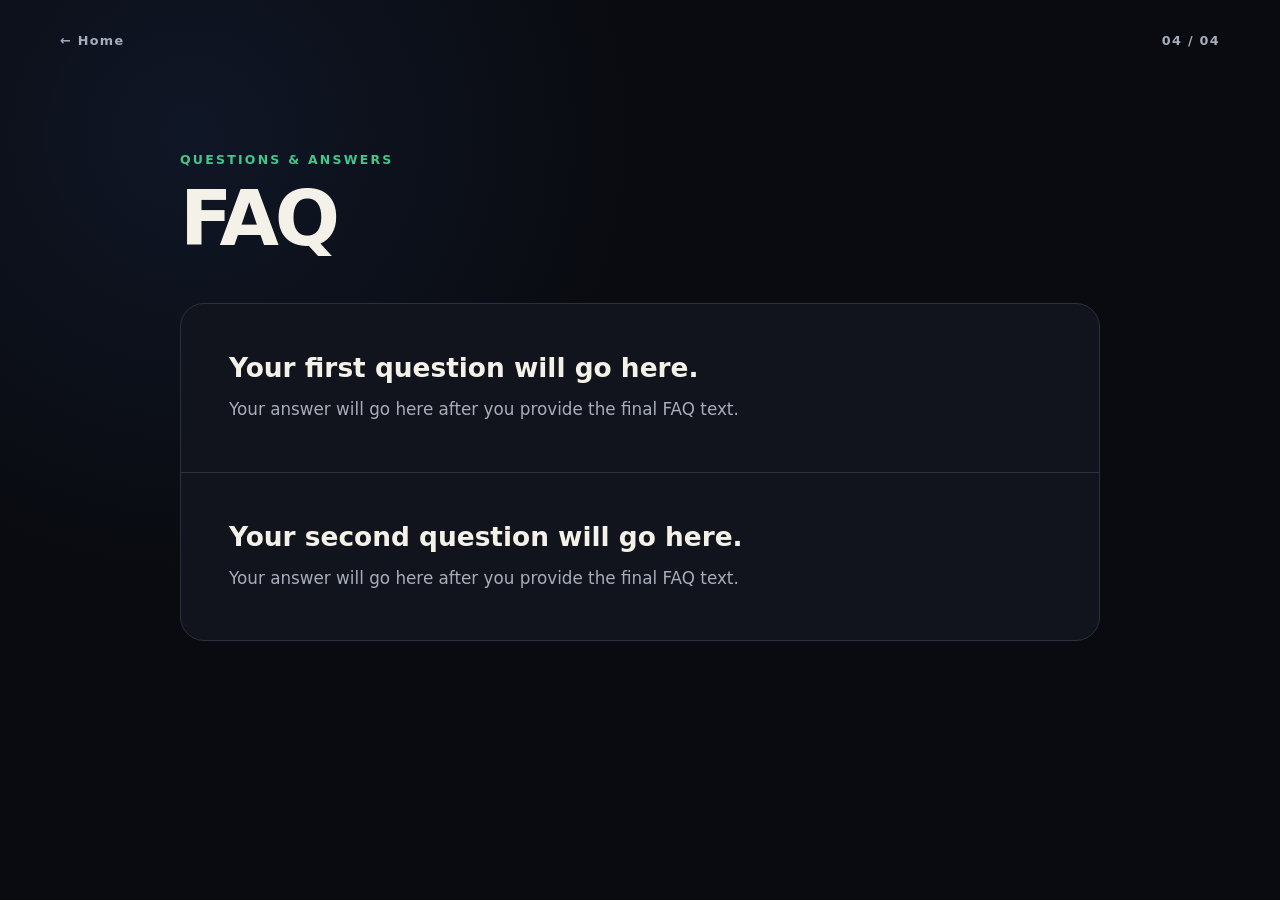
==== faq.html @ 84a5bcbd "Add files via upload Add starter website" ====
<!doctype html>
<html lang="en">
<head>
  <meta charset="utf-8">
  <meta name="viewport" content="width=device-width, initial-scale=1">
  <title>FAQ</title>
  <link rel="stylesheet" href="styles.css">
</head>
<body>
  <header class="site-header">
    <a class="home-link" href="index.html">← Home</a>
    <span>04 / 04</span>
  </header>
  <main class="content-shell faq-layout">
    <p class="eyebrow green-text">QUESTIONS & ANSWERS</p>
    <h1>FAQ</h1>
    <section class="faq-box">
      <div class="faq-item">
        <h2>Your first question will go here.</h2>
        <p>Your answer will go here after you provide the final FAQ text.</p>
      </div>
      <div class="faq-item">
        <h2>Your second question will go here.</h2>
        <p>Your answer will go here after you provide the final FAQ text.</p>
      </div>
    </section>
  </main>
</body>
</html>
---- styles.css ----
:root {
  --ink: #f4f1e8;
  --muted: #a7adbb;
  --night: #090b10;
  --panel: #11141c;
  --line: #2b303d;
  --red: #ef4c4c;
  --blue: #4f87ff;
  --gold: #f0b94c;
  --green: #41c88a;
  font-family: Inter, ui-sans-serif, system-ui, -apple-system, BlinkMacSystemFont, "Segoe UI", sans-serif;
  color: var(--ink);
  background: var(--night);
}

* { box-sizing: border-box; }

html { min-height: 100%; }

body {
  min-height: 100vh;
  margin: 0;
  color: var(--ink);
  background:
    radial-gradient(circle at 15% 15%, rgba(79, 135, 255, .09), transparent 28rem),
    var(--night);
}

a { color: inherit; }

h1 {
  max-width: 900px;
  margin: 0;
  font-size: clamp(2.3rem, 6vw, 5.5rem);
  line-height: .94;
  letter-spacing: -.055em;
}

.eyebrow {
  margin: 0 0 1rem;
  color: var(--muted);
  font-size: .78rem;
  font-weight: 800;
  letter-spacing: .18em;
}

.red-text { color: var(--red); }
.blue-text { color: var(--blue); }
.gold-text { color: var(--gold); }
.green-text { color: var(--green); }

.home-shell {
  width: min(1160px, calc(100% - 40px));
  margin: 0 auto;
  padding: clamp(50px, 8vh, 100px) 0;
}

.home-shell h1 { margin-bottom: clamp(36px, 7vh, 72px); }

.tile-grid {
  display: grid;
  grid-template-columns: repeat(2, minmax(0, 1fr));
  gap: 18px;
}

.page-tile {
  position: relative;
  display: flex;
  min-height: 290px;
  aspect-ratio: 1.35 / 1;
  flex-direction: column;
  justify-content: space-between;
  overflow: hidden;
  padding: clamp(24px, 4vw, 42px);
  border: 1px solid var(--line);
  border-radius: 24px;
  background: var(--panel);
  text-decoration: none;
  transition: transform .2s ease, border-color .2s ease;
}

.page-tile::after {
  position: absolute;
  width: 260px;
  height: 260px;
  right: -100px;
  bottom: -130px;
  border-radius: 50%;
  background: currentColor;
  content: "";
  opacity: .13;
}

.page-tile:hover,
.page-tile:focus-visible {
  transform: translateY(-5px);
  border-color: currentColor;
  outline: none;
}

.tile-red { color: var(--red); }
.tile-blue { color: var(--blue); }
.tile-gold { color: var(--gold); }
.tile-green { color: var(--green); }

.tile-number {
  color: currentColor;
  font-size: .8rem;
  font-weight: 800;
  letter-spacing: .16em;
}

.tile-title {
  position: relative;
  z-index: 1;
  color: var(--ink);
  font-size: clamp(1.7rem, 3.3vw, 3rem);
  font-weight: 800;
  line-height: .98;
  letter-spacing: -.04em;
}

.tile-arrow {
  position: absolute;
  right: 28px;
  top: 25px;
  color: currentColor;
  font-size: 1.5rem;
}

.site-header {
  display: flex;
  width: min(1160px, calc(100% - 40px));
  min-height: 80px;
  margin: 0 auto;
  align-items: center;
  justify-content: space-between;
  color: var(--muted);
  font-size: .8rem;
  font-weight: 750;
  letter-spacing: .1em;
}

.home-link { text-decoration: none; }
.home-link:hover { color: var(--ink); }

.content-shell {
  width: min(1160px, calc(100% - 40px));
  margin: 0 auto;
  padding: clamp(45px, 8vh, 90px) 0 100px;
}

.blog-layout { display: grid; gap: 50px; }

.quote-card {
  max-width: 900px;
  margin-top: 48px;
  padding: clamp(28px, 5vw, 56px);
  border-left: 5px solid var(--red);
  background: var(--panel);
}

.quote-label {
  margin: 0 0 24px;
  color: var(--red);
  font-weight: 800;
  text-transform: uppercase;
  letter-spacing: .08em;
}

blockquote {
  margin: 0;
  font-family: Georgia, serif;
  font-size: clamp(1.7rem, 4vw, 3.5rem);
  line-height: 1.12;
  letter-spacing: -.025em;
}

.quote-author { margin: 24px 0 0; color: var(--muted); }

.image-placeholder {
  display: grid;
  min-height: min(66vh, 720px);
  place-items: center;
  border: 1px dashed #444b5c;
  border-radius: 24px;
  background: linear-gradient(145deg, #141720, #0d0f15);
  color: var(--muted);
  text-align: center;
}

.image-placeholder span { color: var(--ink); font-weight: 850; letter-spacing: .12em; }

.page-heading {
  display: flex;
  align-items: end;
  justify-content: space-between;
  gap: 30px;
  margin-bottom: 48px;
}

.updated-pill {
  margin: 0;
  padding: 12px 16px;
  border: 1px solid var(--line);
  border-radius: 999px;
  color: var(--muted);
  background: var(--panel);
  white-space: nowrap;
}

.table-frame {
  overflow: hidden;
  border: 1px solid var(--line);
  border-radius: 20px;
  background: var(--panel);
}

.table-scroll { overflow-x: auto; }

table { width: 100%; border-collapse: collapse; }

th, td {
  padding: 19px 20px;
  border-bottom: 1px solid var(--line);
  text-align: right;
  white-space: nowrap;
}

th:first-child, td:first-child { text-align: left; }
th { color: var(--muted); font-size: .76rem; letter-spacing: .08em; text-transform: uppercase; }
tbody tr:last-child td { border-bottom: 0; }
tbody tr:hover { background: rgba(255,255,255,.025); }

.winner-page { overflow: hidden; }

.floating-header {
  position: fixed;
  z-index: 2;
  top: 0;
  left: 50%;
  transform: translateX(-50%);
}

.winner-stage {
  display: grid;
  min-height: 100vh;
  padding: 95px 20px 20px;
  place-items: center;
}

.winner-placeholder {
  display: grid;
  width: 100%;
  height: calc(100vh - 115px);
  place-content: center;
  padding: 32px;
  border: 1px dashed #444b5c;
  border-radius: 24px;
  background: linear-gradient(145deg, #171a22, #0c0e13);
  text-align: center;
}

.winner-placeholder h1 { max-width: 750px; font-size: clamp(2rem, 5vw, 4.5rem); }
.winner-placeholder p:last-child { color: var(--muted); }

.faq-layout { max-width: 920px; }
.faq-layout > h1 { margin-bottom: 48px; }

.faq-box {
  overflow: hidden;
  border: 1px solid var(--line);
  border-radius: 24px;
  background: var(--panel);
}

.faq-item { padding: clamp(28px, 5vw, 48px); border-bottom: 1px solid var(--line); }
.faq-item:last-child { border-bottom: 0; }
.faq-item h2 { margin: 0 0 12px; font-size: clamp(1.2rem, 3vw, 1.65rem); }
.faq-item p { margin: 0; color: var(--muted); font-size: 1.05rem; line-height: 1.7; }

@media (max-width: 700px) {
  .tile-grid { grid-template-columns: 1fr; }
  .page-tile { min-height: 230px; aspect-ratio: 1 / .78; }
  .page-heading { align-items: start; flex-direction: column; }
  .updated-pill { white-space: normal; }
  th, td { padding: 16px 14px; }
}

@media (prefers-reduced-motion: reduce) {
  .page-tile { transition: none; }
}
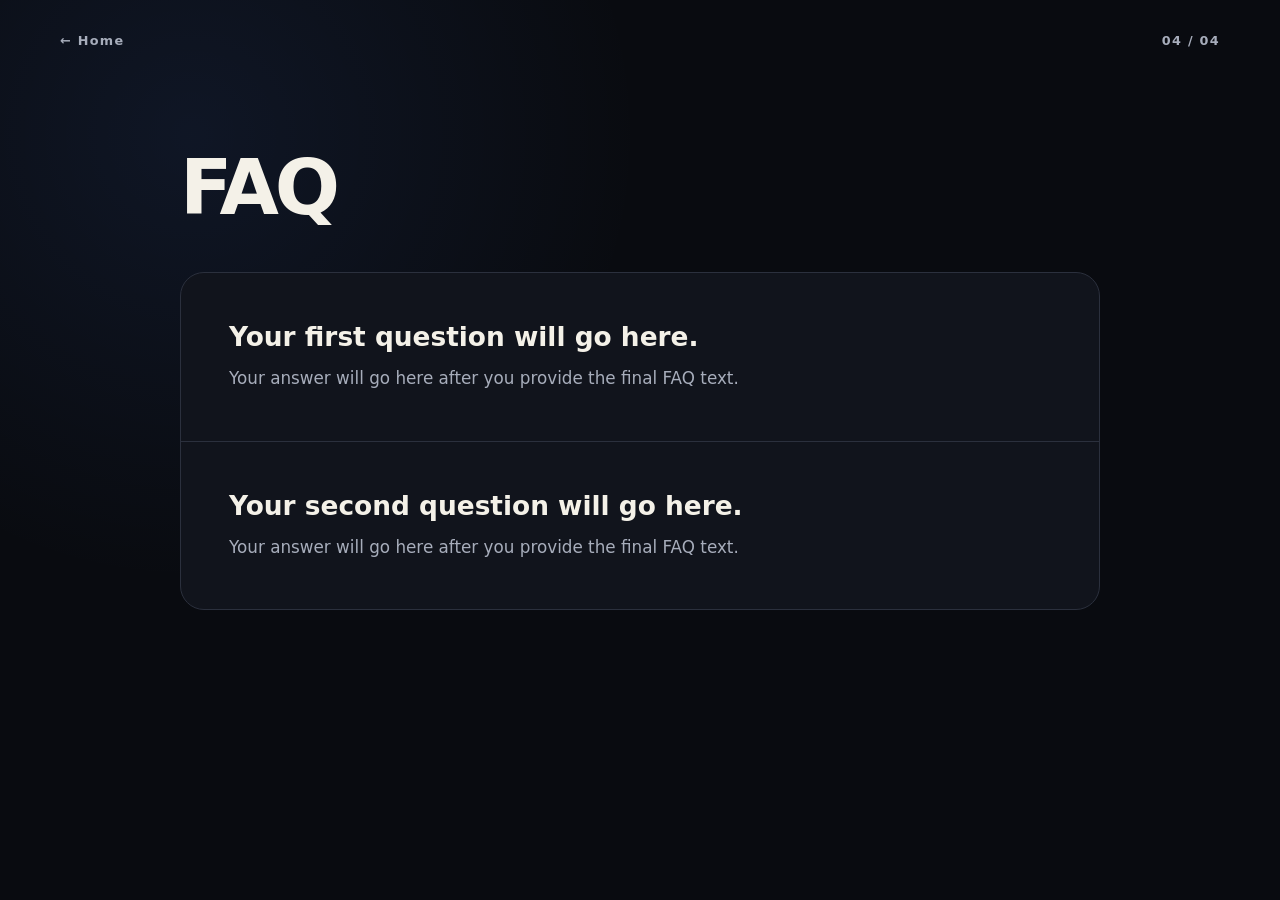
==== commit 048107bf: "Add files via upload Fix CSV files and remove mini headers" ====
--- a/faq.html
+++ b/faq.html
@@ -12,7 +12,6 @@
     <span>04 / 04</span>
   </header>
   <main class="content-shell faq-layout">
-    <p class="eyebrow green-text">QUESTIONS & ANSWERS</p>
     <h1>FAQ</h1>
     <section class="faq-box">
       <div class="faq-item">
--- a/styles.css
+++ b/styles.css
@@ -55,7 +55,21 @@
   padding: clamp(50px, 8vh, 100px) 0;
 }
 
-.home-shell h1 { margin-bottom: clamp(36px, 7vh, 72px); }
+.home-banner-placeholder {
+  display: grid;
+  width: 100%;
+  min-height: clamp(160px, 25vw, 300px);
+  margin-bottom: clamp(36px, 7vh, 72px);
+  place-items: center;
+  border: 1px dashed #444b5c;
+  border-radius: 24px;
+  color: var(--muted);
+  background: linear-gradient(145deg, #141720, #0d0f15);
+  font-size: .8rem;
+  font-weight: 800;
+  letter-spacing: .12em;
+  text-align: center;
+}
 
 .tile-grid {
   display: grid;
@@ -280,6 +294,7 @@
 .faq-item p { margin: 0; color: var(--muted); font-size: 1.05rem; line-height: 1.7; }
 
 @media (max-width: 700px) {
+  .home-banner-placeholder { min-height: 130px; }
   .tile-grid { grid-template-columns: 1fr; }
   .page-tile { min-height: 230px; aspect-ratio: 1 / .78; }
   .page-heading { align-items: start; flex-direction: column; }
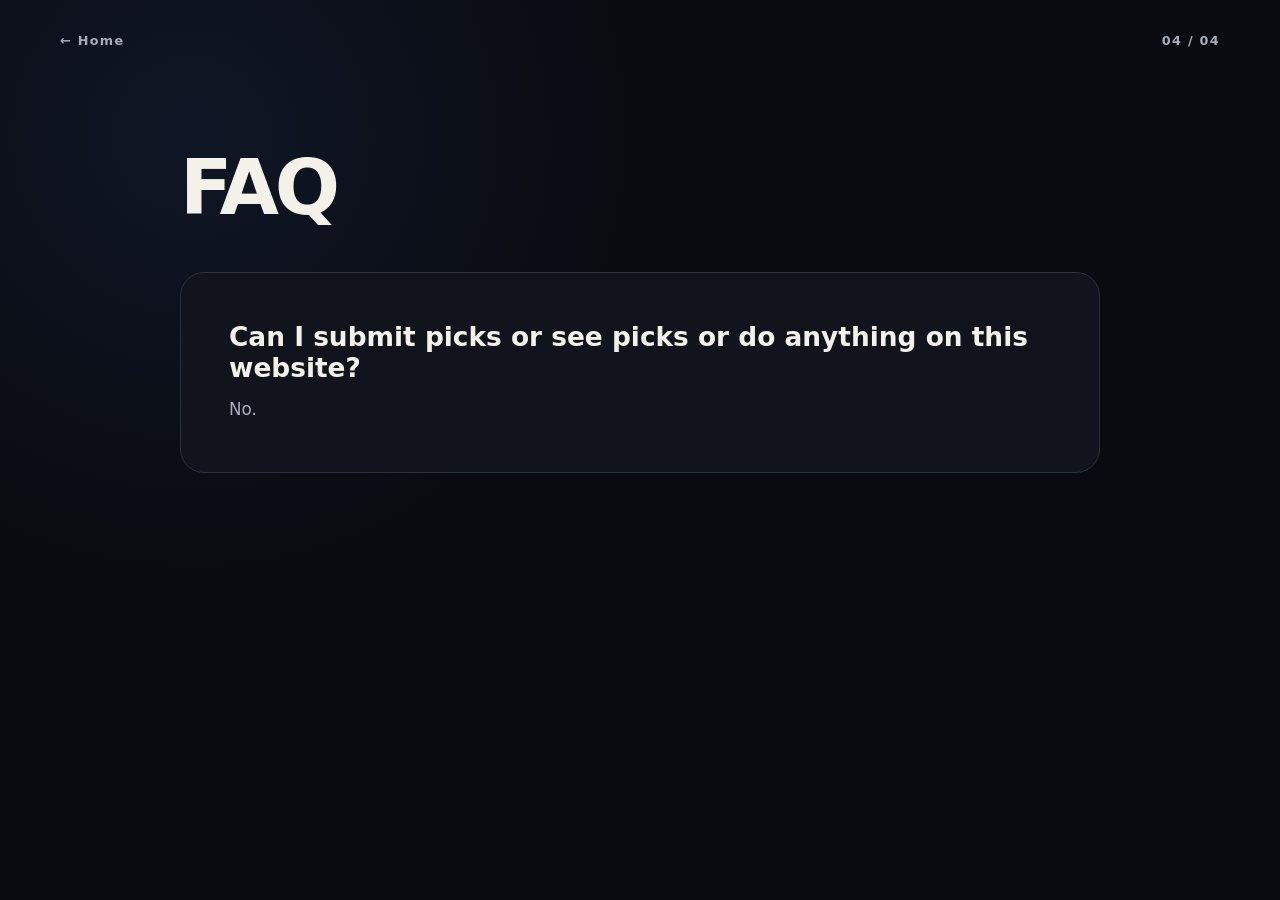
==== commit 869f5b31: "Update faq.html update faq" ====
--- a/faq.html
+++ b/faq.html
@@ -15,12 +15,8 @@
     <h1>FAQ</h1>
     <section class="faq-box">
       <div class="faq-item">
-        <h2>Your first question will go here.</h2>
-        <p>Your answer will go here after you provide the final FAQ text.</p>
-      </div>
-      <div class="faq-item">
-        <h2>Your second question will go here.</h2>
-        <p>Your answer will go here after you provide the final FAQ text.</p>
+        <h2>Can I submit picks or see picks or do anything on this website?</h2>
+        <p>No.</p>
       </div>
     </section>
   </main>
--- a/styles.css
+++ b/styles.css
@@ -305,3 +305,7 @@
 @media (prefers-reduced-motion: reduce) {
   .page-tile { transition: none; }
 }
+.tile-number,
+.tile-arrow {
+  display: none;
+}
